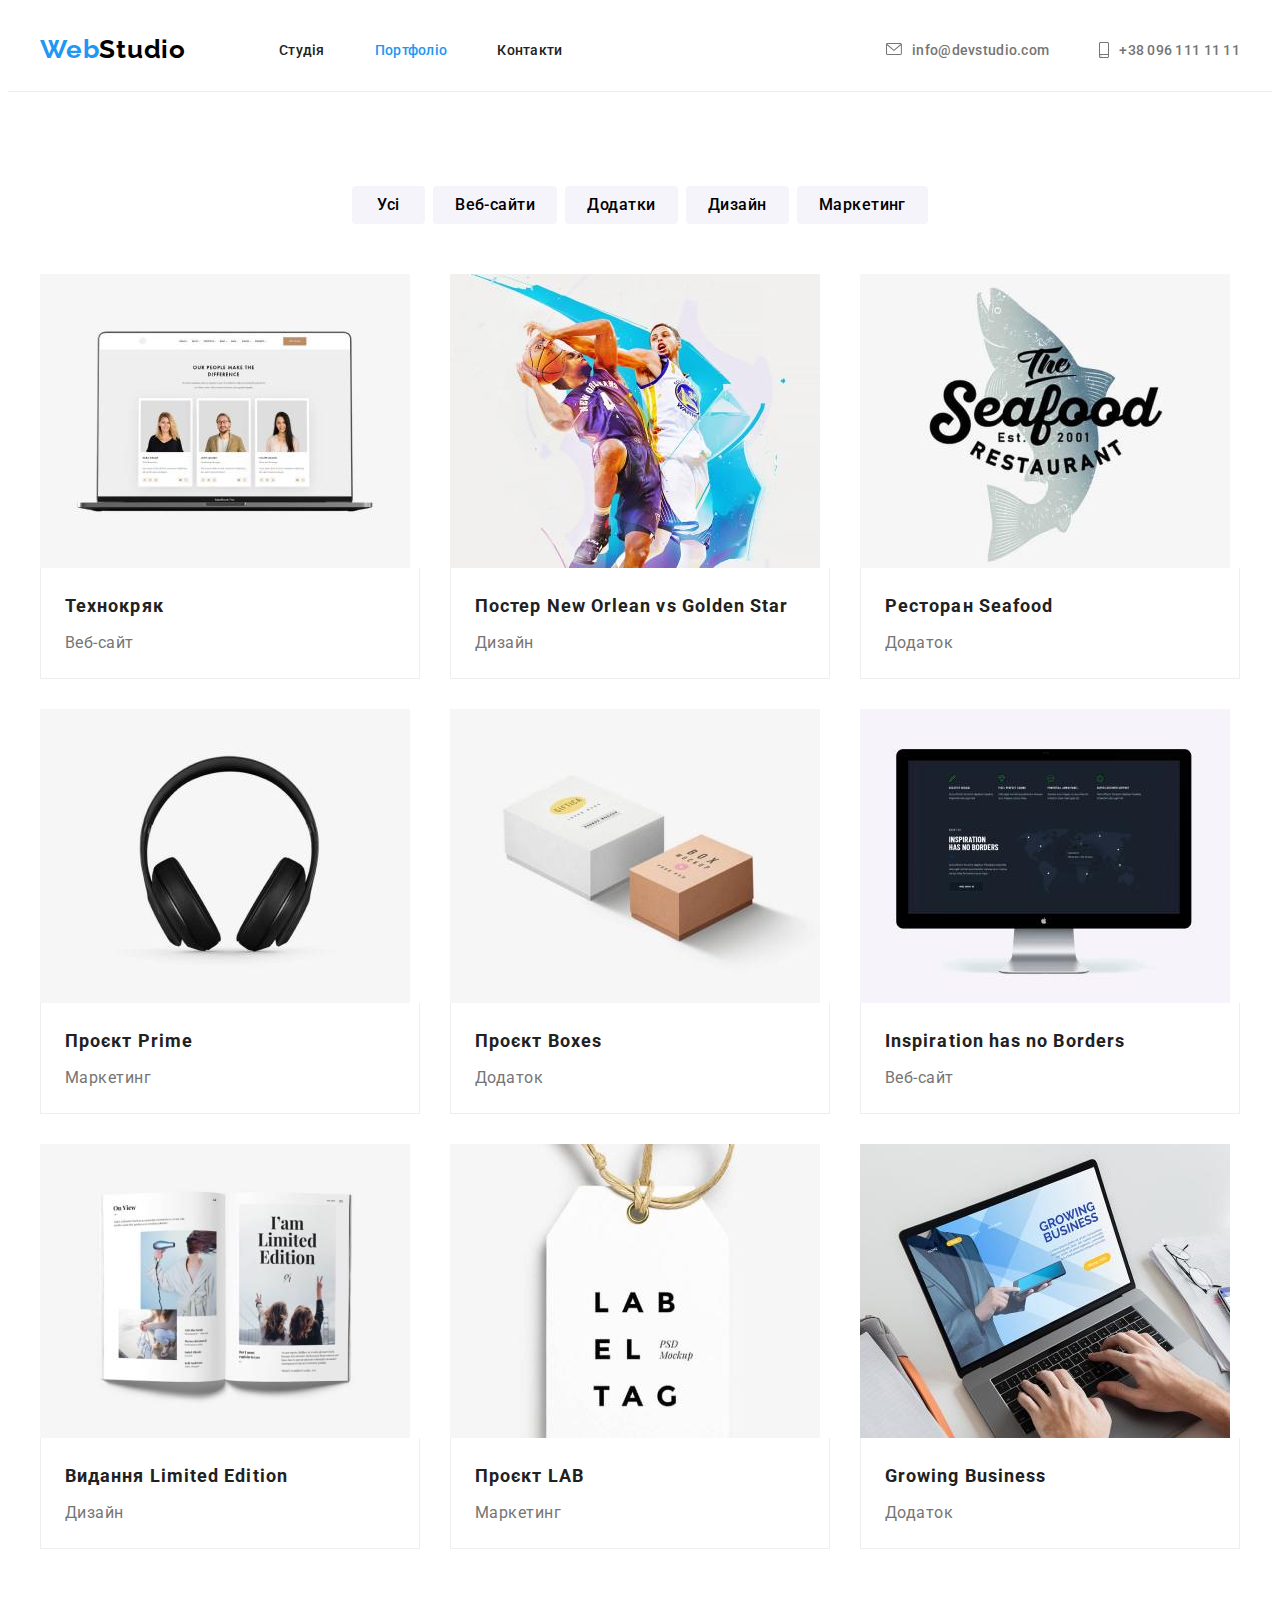
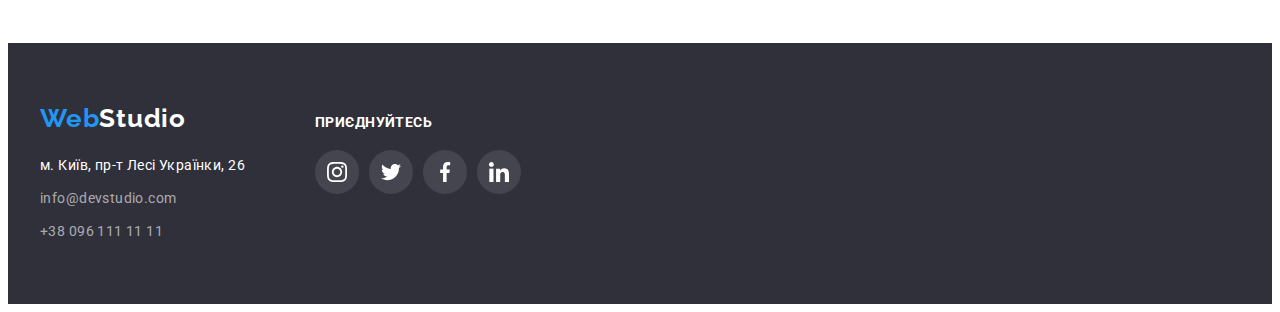
==== portfolio.html @ 8e02de0b "clone homework #5" ====
<!DOCTYPE html>
<html lang="uk">
  <head>
    <meta charset="UTF-8" />
    <meta http-equiv="X-UA-Compatible" content="IE=edge" />
    <meta name="viewport" content="width=device-width, initial-scale=1.0" />
    <title>Портфоліо</title>
    <link
      href="https://fonts.googleapis.com/css2?family=Raleway:wght@700&family=Roboto:wght@400;500;700;900&display=swap"
      rel="stylesheet"
    />
    <link
      rel="stylesheet"
      href="https://cdnjs.cloudflare.com/ajax/libs/modern-normalize/1.1.0/modern-normalize.min.css"
      integrity="sha512-wpPYUAdjBVSE4KJnH1VR1HeZfpl1ub8YT/NKx4PuQ5NmX2tKuGu6U/JRp5y+Y8XG2tV+wKQpNHVUX03MfMFn9Q=="
      crossorigin="anonymous"
      referrerpolicy="no-referrer"
    />
    <link rel="stylesheet" href="./css/styles.css" />
  </head>

  <body>
    <header>
      <div class="container header">
        <a href="./index.html" class="logo">Web<span class="header-logo-ending">Studio</span> </a>
        <nav>
          <ul class="site-nav">
            <li class="item"><a href="./index.html">Студія</a></li>
            <li class="item"><a href="./portfolio.html" class="current">Портфоліо</a></li>
            <li class="item"><a href="">Контакти</a></li>
          </ul>
        </nav>
        <ul class="auth-nav">
          <li class="item">
            <a href="mailto:info@devstudio.com" class="button">
              <svg class="mail-icon" width="16px" height="12px">
                <use href="./images/icons.svg#icon-envelope"></use></svg
              >info@devstudio.com</a
            >
          </li>
          <li class="item">
            <a href="tel:+380961111111" class="button">
              <svg class="smartphone-icon" width="10px" height="16px">
                <use href="./images/icons.svg#icon-smartphone"></use></svg
              >+38 096 111 11 11</a
            >
          </li>
        </ul>
      </div>
    </header>

    <main>
      <section class="section portfolio">
        <div class="container">
          <h1 class="visually-hidden">Портфоліо</h1>
          <ul class="portfolio-list">
            <li>
              <button class="button" type="button">Усі</button>
            </li>
            <li>
              <button class="button" type="button">Веб-сайти</button>
            </li>
            <li>
              <button class="button" type="button">Додатки</button>
            </li>
            <li>
              <button class="button" type="button">Дизайн</button>
            </li>
            <li>
              <button class="button" type="button">Маркетинг</button>
            </li>
          </ul>
          <ul class="section-list portfolio">
            <li class="portfolio-item">
              <a class="portfolio-link" href="">
                <img
                  src="./images/portfolio1.jpg"
                  alt="Відкритий ноутбук з зображенням фотографій людей з описом до них"
                  width="370"
                  height="294"
                />
                <div class="portfolio-item-about">
                  <h2 class="title">Технокряк</h2>
                  <p class="text">Веб-сайт</p>
                </div>
              </a>
            </li>
            <li class="portfolio-item">
              <a class="portfolio-link" href="">
                <img
                  src="./images/portfolio2.jpg"
                  alt="Два баскетболіста під час гри з мʼячем"
                  width="370"
                  height="294"
                />
                <div class="portfolio-item-about">
                  <h2 class="title">Постер <span lang="en">New Orlean vs Golden Star</span></h2>
                  <p class="text">Дизайн</p>
                </div></a
              >
            </li>
            <li class="portfolio-item">
              <a class="portfolio-link" href="">
                <img
                  src="./images/portfolio3.jpg"
                  alt="Логотип з назвою рибного ресторану"
                  width="370"
                  height="294"
                />
                <div class="portfolio-item-about">
                  <h2 class="title">Ресторан <span lang="en">Seafood</span></h2>
                  <p class="text">Додаток</p>
                </div></a
              >
            </li>
            <li class="portfolio-item">
              <a class="portfolio-link" href="">
                <img
                  src="./images/portfolio4.jpg"
                  alt="Студійні навушники"
                  width="370"
                  height="294"
                />
                <div class="portfolio-item-about">
                  <h2 class="title">Проєкт <span lang="en">Prime</span></h2>
                  <p class="text">Маркетинг</p>
                </div></a
              >
            </li>
            <li class="portfolio-item">
              <a class="portfolio-link" href="">
                <img
                  src="./images/portfolio5.jpg"
                  alt="Дві перпендикулярно лежачі коробки різного розміру, кольору та різними логотипами "
                  width="370"
                  height="294"
                />
                <div class="portfolio-item-about">
                  <h2 class="title">Проєкт <span lang="en">Boxes</span></h2>
                  <p class="text">Додаток</p>
                </div></a
              >
            </li>
            <li class="portfolio-item">
              <a class="portfolio-link" href="">
                <img
                  src="./images/portfolio6.jpg"
                  alt="Монітор з зображенням сайту"
                  width="370"
                  height="294"
                />
                <div class="portfolio-item-about">
                  <h2 class="title" lang="en">Inspiration has no Borders</h2>
                  <p class="text">Веб-сайт</p>
                </div></a
              >
            </li>
            <li class="portfolio-item">
              <a class="portfolio-link" href="">
                <img
                  src="./images/portfolio7.jpg"
                  alt="Відкрита книга з картиками та описом"
                  width="370"
                  height="294"
                />
                <div class="portfolio-item-about">
                  <h2 class="title">Видання <span lang="en">Limited Edition</span></h2>
                  <p class="text">Дизайн</p>
                </div></a
              >
            </li>
            <li class="portfolio-item">
              <a class="portfolio-link" href="">
                <img
                  src="./images/portfolio8.jpg"
                  alt="Етикетка на шнурку з назвою бренда"
                  width="370"
                  height="294"
                />
                <div class="portfolio-item-about">
                  <h2 class="title">Проєкт <span lang="en">LAB</span></h2>
                  <p class="text">Маркетинг</p>
                </div></a
              >
            </li>
            <li class="portfolio-item">
              <a class="portfolio-link" href="">
                <img
                  src="./images/portfolio9.jpg"
                  alt="Відкритий ноутбук за яким знаходиться людина з зображенням сайту"
                  width="370"
                  height="294"
                />
                <div class="portfolio-item-about">
                  <h2 class="title" lang="en">Growing Business</h2>
                  <p class="text">Додаток</p>
                </div></a
              >
            </li>
          </ul>
        </div>
      </section>
    </main>

    <!---------- footer ---------->

    <footer>
      <div class="container">
        <div class="footer-container">
          <div class="logo-address-container">
            <a href="./index.html" class="logo"
              >Web<span class="footer-logo-ending">Studio</span></a
            >
            <address>
              <ul class="address-list">
                <li class="address-item">
                  <a href="https://goo.gl/maps/nT2pFgaQttPLfZXJ7" class="map-link address-link"
                    >м. Київ, пр-т Лесі Українки, 26</a
                  >
                </li>
                <li class="address-item">
                  <a href="mailto:info@devstudio.com" class="address-link">info@devstudio.com</a>
                </li>
                <li class="address-item">
                  <a href="tel:+380961111111" class="address-link">+38 096 111 11 11</a>
                </li>
              </ul>
            </address>
          </div>
          <div class="footer-join">
            <p class="footer-join-title">Приєднуйтесь</p>
            <ul class="footer-join-list">
              <li class="footer-join-item">
                <a class="footer-join-link" href=""
                  ><svg class="footer-join-icon" width="20px" height="20px">
                    <use href="./images/icons.svg#icon-instagram"></use></svg
                ></a>
              </li>
              <li class="footer-join-item">
                <a class="footer-join-link" href=""
                  ><svg class="footer-join-icon" width="20px" height="20px">
                    <use href="./images/icons.svg#icon-twitter"></use></svg
                ></a>
              </li>
              <li class="footer-join-item">
                <a class="footer-join-link" href=""
                  ><svg class="footer-join-icon" width="20px" height="20px">
                    <use href="./images/icons.svg#icon-facebook"></use></svg
                ></a>
              </li>
              <li class="footer-join-item">
                <a class="footer-join-link" href=""
                  ><svg class="footer-join-icon" width="20px" height="20px">
                    <use href="./images/icons.svg#icon-linkedin"></use></svg
                ></a>
              </li>
            </ul>
          </div>
        </div>
      </div>
    </footer>
  </body>
</html>
---- css/styles.css ----
:root {
  --primary-text-color: #757575;
  --title-text-color: #212121;
  --accent-color: #2196f3;
}

body {
  background-color: #ffffff;
  color: var(--primary-text-color);
  font-family: 'Roboto', sans-serif;
}
button {
  font-family: inherit;
  font-weight: 500;
  font-size: 16px;
  line-height: 1.625;
  text-align: center;
  letter-spacing: 0.03em;
  min-width: 73px;
  border: 0;
  border-radius: 4px;
  background-color: #f5f4fa;
}
h1,
h2,
h3,
h4,
h5,
h6,
p {
  margin: 0;
}
a {
  text-decoration: none;
}
ul {
  list-style: none;
  margin: 0;
  display: block;
  padding: 0;
}
img {
  display: block;
}
.container {
  width: 1200px;
  margin-left: auto;
  margin-right: auto;
  padding-left: 15px;
  padding-right: 15px;
}

/* --------------------------header-------------------------- */
/* --------------------------logo-------------------------- */

header {
  border-bottom: 1px solid #ececec;
}
.container.header {
  display: flex;
  align-items: center;
}
.logo {
  display: flex;

  color: var(--accent-color);
  font-family: 'Raleway', sans-serif;
  font-weight: 700;
  font-size: 26px;
  line-height: 1.1923;
  letter-spacing: 0.03em;
}
.header .logo {
  margin-right: 93px;
}
.header-logo-ending {
  color: #000000;
}

/* --------------------------site-nav-------------------------- */

.site-nav {
  display: flex;
  gap: 50px;
  margin-top: 32px;
  margin-bottom: 32px;
}
.site-nav a {
  color: var(--title-text-color);
  font-weight: 500;
  font-size: 14px;
  line-height: 1.1428;
  letter-spacing: 0.02em;
}
.site-nav a:hover,
.site-nav a:focus {
  color: var(--accent-color);
}
.site-nav .current {
  color: var(--accent-color);
}
.auth-nav {
  display: flex;
  margin-left: auto;
  gap: 50px;
}
.auth-nav .button {
  display: flex;
  align-items: center;
  gap: 10px;

  color: var(--primary-text-color);
  font-weight: 500;
  font-size: 14px;
  line-height: 1.1428;
  letter-spacing: 0.02em;
}
.auth-nav .button:hover,
.auth-nav .button:focus {
  color: var(--accent-color);
}
.mail-icon {
  fill: currentColor;
}
.smartphone-icon {
  fill: currentColor;
}

/* --------------------------main-------------------------- */
/* --------------------------hero-------------------------- */
.visually-hidden {
  position: absolute;
  width: 1px;
  height: 1px;
  margin: -1px;
  border: 0;
  padding: 0;
  white-space: nowrap;
  clip-path: inset(100%);
  clip: rect(0 0 0 0);
  overflow: hidden;
}

.section.hero {
  padding-top: 200px;
  padding-bottom: 200px;
  margin: 0 auto;
  max-width: 1600px;
  text-align: center;
  background-color: #c4c4c4;
  background-image: linear-gradient(rgba(47, 48, 58, 0.4), rgba(47, 48, 58, 0.4)),
    url('../images/header-bg-img.jpg');
  background-position: center;
  background-size: cover;
}
.hero-container {
  max-width: 696px;
}
.hero-title {
  margin-bottom: 32px;

  font-weight: 900;
  font-size: 44px;
  line-height: 1.3636;
  letter-spacing: 0.06em;
  text-transform: uppercase;
  color: #ffffff;
}
.hero .button {
  padding: 10px 32px;

  color: #ffffff;
  font-weight: 700;
  font-size: 16px;
  line-height: 1.875;
  align-items: center;
  letter-spacing: 0.06em;
  background-color: var(--accent-color);
  cursor: pointer;
}
.hero .button:hover,
.hero .button:focus {
  background-color: #188ce8;
}

/* --------------------------peculiarities-------------------------- */

.section {
  padding-top: 94px;
  padding-bottom: 94px;
}
.section-title {
  margin-bottom: 50px;

  font-weight: 700;
  font-size: 36px;
  line-height: 1.1666;
  text-align: center;
  letter-spacing: 0.03em;
  color: var(--title-text-color);
}
.section-list .title {
  margin-bottom: 10px;
}
.peculiarities .section-list {
  display: flex;
  gap: 30px;
}
.peculiarities-icon-container {
  height: 120px;
  background: #f5f4fa;
  border-radius: 4px;
  display: flex;
  justify-content: center;
  align-items: center;
  margin-bottom: 30px;
}
.peculiarities-item {
  width: calc((100% - 90px) / 4);
}
.peculiarities .title {
  font-weight: 700;
  font-size: 14px;
  line-height: 1.1428;
  letter-spacing: 0.03em;
  text-transform: uppercase;
  color: var(--title-text-color);
}
.peculiarities .text {
  font-size: 14px;
  line-height: 1.7142;
  letter-spacing: 0.03em;
}

/* --------------------------works-------------------------- */

.section.works {
  padding-top: 0;
}
.container .works {
  display: flex;
  gap: 30px;
}
.works-item {
  width: calc((100% - 60px) / 3);
}

/* --------------------------team-------------------------- */

.team {
  background-color: #f5f4fa;
}

.team .section-list {
  display: flex;
  gap: 30px;
}
.team-item {
  width: calc((100% - 90px) / 4);
  background: #ffffff;
  text-align: center;
  box-shadow: 0px 1px 3px rgba(0, 0, 0, 0.12), 0px 1px 1px rgba(0, 0, 0, 0.14),
    0px 2px 1px rgba(0, 0, 0, 0.2);
  border-radius: 0px 0px 4px 4px;
}
.team-item-about {
  padding-top: 30px;
  padding-bottom: 30px;
}
.team .title {
  font-weight: 500;
  font-size: 16px;
  line-height: 1.1875;
  letter-spacing: 0.03em;
  color: var(--title-text-color);
}
.team .text {
  font-size: 16px;
  line-height: 1.1875;
  letter-spacing: 0.03em;
  margin-bottom: 16px;
}
.social-list {
  display: flex;
  justify-content: center;
  gap: 10px;
}
.social-item {
  width: 44px;
  height: 44px;
}
.social-link {
  width: 100%;
  height: 100%;
  border-radius: 50%;
  display: flex;
  align-items: center;
  justify-content: center;
  color: #afb1b8;
}
.social-link:hover,
.social-link:focus {
  background-color: var(--accent-color);
  color: #ffffff;
}
.social-icon {
  fill: currentColor;
}

/* --------------------------clients-------------------------- */

.section-list.clients {
  display: flex;
  justify-content: center;
  gap: 30px;
}
.clients-item {
  width: calc((100% - 150px) / 6);
  height: 92px;
}
.clients-link {
  width: 100%;
  height: 100%;
  display: flex;
  justify-content: center;
  align-items: center;
  border: 1px solid #afb1b8;
  border-radius: 4px;
  color: #afb1b8;
}
.clients-link:hover,
.clients-link:focus {
  color: var(--accent-color);
  border-color: var(--accent-color);
}
.clients-icon {
  fill: currentColor;
}

/* --------------------------footer-------------------------- */

footer {
  padding-top: 60px;
  padding-bottom: 60px;
  background-color: #2f303a;
}

/* --------------------------footer logo-------------------------- */

footer .logo {
  margin-bottom: 20px;
  display: inline-block;
}
.footer-logo-ending {
  color: #ffffff;
}

/* --------------------------address-------------------------- */

.footer-container {
  display: flex;
  align-items: baseline;
}
.address-list {
  display: inline-block;

  font-weight: 400;
  font-size: 14px;
  line-height: 1.7142;
  letter-spacing: 0.03em;
  font-style: normal;
}
.address-list a {
  color: rgba(255, 255, 255, 0.6);
}
.address-list a:hover,
.address-list a:focus {
  color: var(--accent-color);
}
.address-list .map-link {
  color: #ffffff;
}
.address-item:not(:last-child) {
  margin-bottom: 9px;
  display: block;
}

/* --------------------------join-------------------------- */

.footer-join {
  width: 206px;
  height: 80px;
  margin-left: 70px;
}
.footer-join-title {
  margin-bottom: 20px;

  font-weight: 700;
  font-size: 14px;
  line-height: 1.1428;
  letter-spacing: 0.03em;
  text-transform: uppercase;

  color: #ffffff;
}
.footer-join-list {
  display: flex;
  /* justify-content: center; */

  /* align-items: flex-end; */

  gap: 10px;
}
.footer-join-item {
  width: 44px;
  height: 44px;
}
.footer-join-link {
  display: flex;
  justify-content: center;
  align-items: center;
  width: 100%;
  height: 100%;
  background: rgba(255, 255, 255, 0.1);
  border-radius: 50%;
  color: #ffffff;
}
.footer-join-link:hover,
.footer-join-link:focus {
  background-color: var(--accent-color);
}
.footer-join-icon {
  fill: currentColor;
}

/* --------------------------portfolio.html-------------------------- */
/* --------------------------main portfolio-------------------------- */

.portfolio-list {
  display: flex;
  justify-content: center;
  gap: 8px;
  margin-bottom: 50px;
}
.portfolio .button {
  padding: 6px 22px;
}
.portfolio .button:hover,
.portfolio .button:focus {
  color: #ffffff;
  background-color: var(--accent-color);
  cursor: pointer;
  box-shadow: 0px 3px 1px rgba(0, 0, 0, 0.1), 0px 1px 2px rgba(0, 0, 0, 0.08),
    0px 2px 2px rgba(0, 0, 0, 0.12);
}
.portfolio .title {
  margin-bottom: 4px;

  font-weight: 700;
  font-size: 18px;
  line-height: 2;
  letter-spacing: 0.06em;
  color: var(--title-text-color);
}
.section-list.portfolio {
  flex-wrap: wrap;
  display: flex;
  gap: 30px;
}
.portfolio-item {
  width: calc((100% - 60px) / 3);
}
.portfolio-link {
  display: block;
  color: inherit;
}
.portfolio-link:hover,
.portfolio-link:focus {
  box-shadow: 0px 1px 1px rgba(0, 0, 0, 0.12), 0px 4px 4px rgba(0, 0, 0, 0.06),
    1px 4px 6px rgba(0, 0, 0, 0.16);
}
/* .portfolio-item:hover {
  box-shadow: 0px 1px 1px rgba(0, 0, 0, 0.12), 0px 4px 4px rgba(0, 0, 0, 0.06),
    1px 4px 6px rgba(0, 0, 0, 0.16);
} */
.portfolio-item-about {
  background: #ffffff;

  border-right: 1px solid #eeeeee;
  border-bottom: 1px solid #eeeeee;
  border-left: 1px solid #eeeeee;
  padding: 20px 24px;
}
.portfolio .text {
  font-size: 16px;
  line-height: 1.875;
  letter-spacing: 0.03em;
}
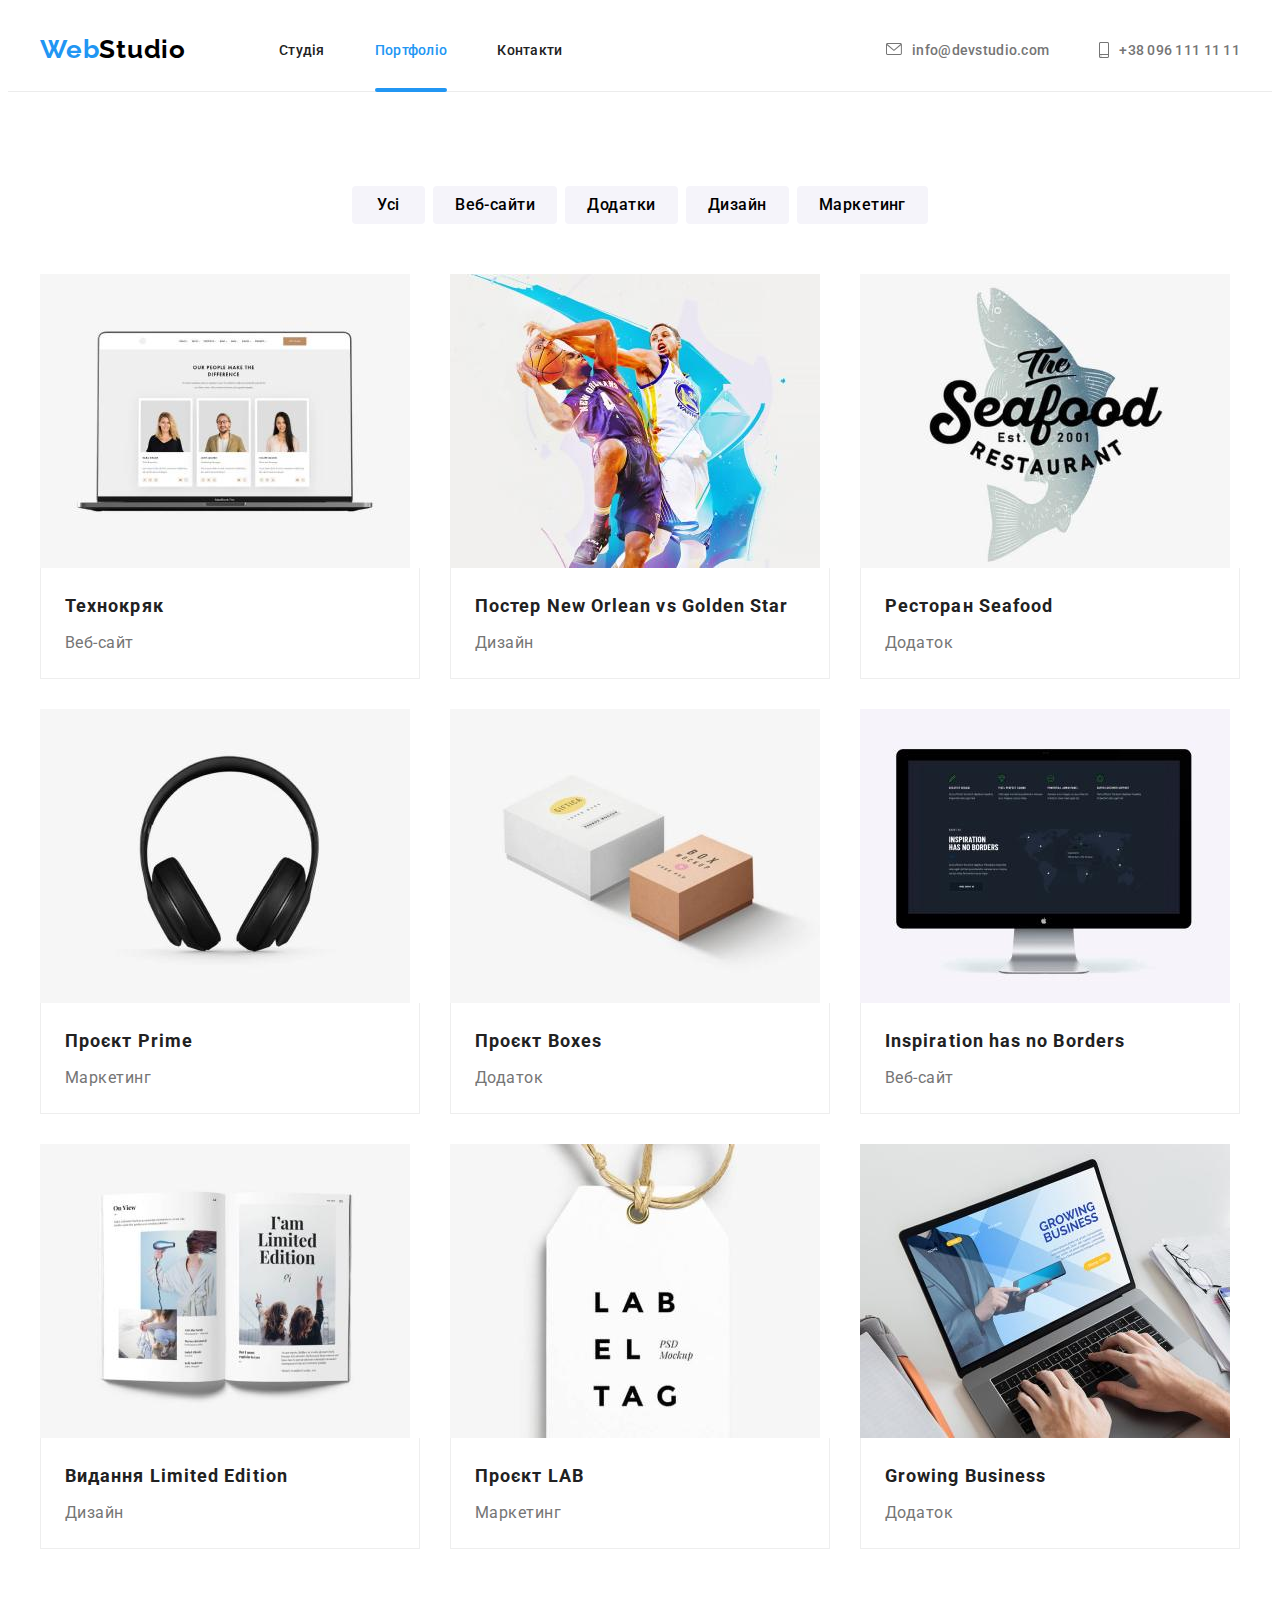
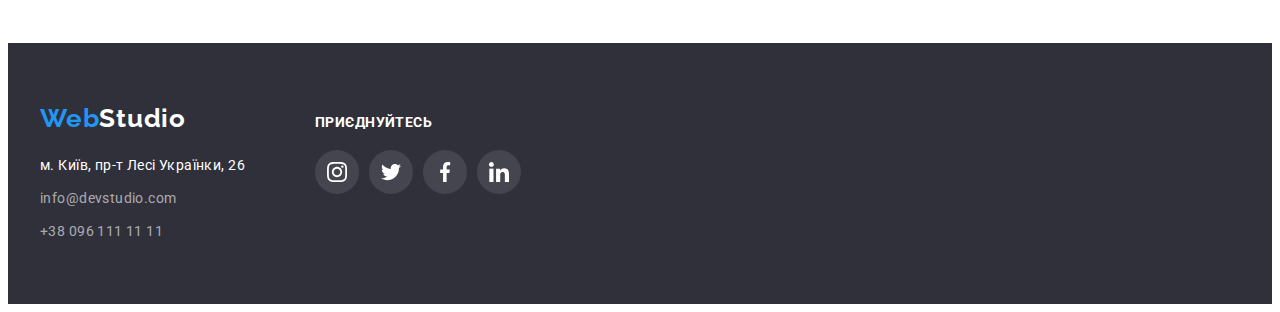
==== commit 4c501646: "homework #5 v1.0" ====
--- a/portfolio.html
+++ b/portfolio.html
@@ -73,12 +73,21 @@
           <ul class="section-list portfolio">
             <li class="portfolio-item">
               <a class="portfolio-link" href="">
-                <img
-                  src="./images/portfolio1.jpg"
-                  alt="Відкритий ноутбук з зображенням фотографій людей з описом до них"
-                  width="370"
-                  height="294"
-                />
+                <div class="portfolio-link-img">
+                  <img
+                    src="./images/portfolio1.jpg"
+                    alt="Відкритий ноутбук з зображенням фотографій людей з описом до них"
+                    width="370"
+                    height="294"
+                  />
+                  <div class="portfolio-link-hover">
+                    <p>
+                      Ресурс пропонує комплексні пропозиції з різним рівнем функціоналу та сервісів.
+                      Все це дозволить відвідувачу отримати вичерпні відомості про компанію чи
+                      приватну особу.
+                    </p>
+                  </div>
+                </div>
                 <div class="portfolio-item-about">
                   <h2 class="title">Технокряк</h2>
                   <p class="text">Веб-сайт</p>
@@ -87,12 +96,21 @@
             </li>
             <li class="portfolio-item">
               <a class="portfolio-link" href="">
-                <img
-                  src="./images/portfolio2.jpg"
-                  alt="Два баскетболіста під час гри з мʼячем"
-                  width="370"
-                  height="294"
-                />
+                <div class="portfolio-link-img">
+                  <img
+                    src="./images/portfolio2.jpg"
+                    alt="Два баскетболіста під час гри з мʼячем"
+                    width="370"
+                    height="294"
+                  />
+                  <div class="portfolio-link-hover">
+                    <p>
+                      Ресурс пропонує комплексні пропозиції з різним рівнем функціоналу та сервісів.
+                      Все це дозволить відвідувачу отримати вичерпні відомості про компанію чи
+                      приватну особу.
+                    </p>
+                  </div>
+                </div>
                 <div class="portfolio-item-about">
                   <h2 class="title">Постер <span lang="en">New Orlean vs Golden Star</span></h2>
                   <p class="text">Дизайн</p>
@@ -101,12 +119,21 @@
             </li>
             <li class="portfolio-item">
               <a class="portfolio-link" href="">
-                <img
-                  src="./images/portfolio3.jpg"
-                  alt="Логотип з назвою рибного ресторану"
-                  width="370"
-                  height="294"
-                />
+                <div class="portfolio-link-img">
+                  <img
+                    src="./images/portfolio3.jpg"
+                    alt="Логотип з назвою рибного ресторану"
+                    width="370"
+                    height="294"
+                  />
+                  <div class="portfolio-link-hover">
+                    <p>
+                      Ресурс пропонує комплексні пропозиції з різним рівнем функціоналу та сервісів.
+                      Все це дозволить відвідувачу отримати вичерпні відомості про компанію чи
+                      приватну особу.
+                    </p>
+                  </div>
+                </div>
                 <div class="portfolio-item-about">
                   <h2 class="title">Ресторан <span lang="en">Seafood</span></h2>
                   <p class="text">Додаток</p>
@@ -115,12 +142,21 @@
             </li>
             <li class="portfolio-item">
               <a class="portfolio-link" href="">
-                <img
-                  src="./images/portfolio4.jpg"
-                  alt="Студійні навушники"
-                  width="370"
-                  height="294"
-                />
+                <div class="portfolio-link-img">
+                  <img
+                    src="./images/portfolio4.jpg"
+                    alt="Студійні навушники"
+                    width="370"
+                    height="294"
+                  />
+                  <div class="portfolio-link-hover">
+                    <p>
+                      Ресурс пропонує комплексні пропозиції з різним рівнем функціоналу та сервісів.
+                      Все це дозволить відвідувачу отримати вичерпні відомості про компанію чи
+                      приватну особу.
+                    </p>
+                  </div>
+                </div>
                 <div class="portfolio-item-about">
                   <h2 class="title">Проєкт <span lang="en">Prime</span></h2>
                   <p class="text">Маркетинг</p>
@@ -129,12 +165,21 @@
             </li>
             <li class="portfolio-item">
               <a class="portfolio-link" href="">
-                <img
-                  src="./images/portfolio5.jpg"
-                  alt="Дві перпендикулярно лежачі коробки різного розміру, кольору та різними логотипами "
-                  width="370"
-                  height="294"
-                />
+                <div class="portfolio-link-img">
+                  <img
+                    src="./images/portfolio5.jpg"
+                    alt="Дві перпендикулярно лежачі коробки різного розміру, кольору та різними логотипами "
+                    width="370"
+                    height="294"
+                  />
+                  <div class="portfolio-link-hover">
+                    <p>
+                      Ресурс пропонує комплексні пропозиції з різним рівнем функціоналу та сервісів.
+                      Все це дозволить відвідувачу отримати вичерпні відомості про компанію чи
+                      приватну особу.
+                    </p>
+                  </div>
+                </div>
                 <div class="portfolio-item-about">
                   <h2 class="title">Проєкт <span lang="en">Boxes</span></h2>
                   <p class="text">Додаток</p>
@@ -143,12 +188,21 @@
             </li>
             <li class="portfolio-item">
               <a class="portfolio-link" href="">
-                <img
-                  src="./images/portfolio6.jpg"
-                  alt="Монітор з зображенням сайту"
-                  width="370"
-                  height="294"
-                />
+                <div class="portfolio-link-img">
+                  <img
+                    src="./images/portfolio6.jpg"
+                    alt="Монітор з зображенням сайту"
+                    width="370"
+                    height="294"
+                  />
+                  <div class="portfolio-link-hover">
+                    <p>
+                      Ресурс пропонує комплексні пропозиції з різним рівнем функціоналу та сервісів.
+                      Все це дозволить відвідувачу отримати вичерпні відомості про компанію чи
+                      приватну особу.
+                    </p>
+                  </div>
+                </div>
                 <div class="portfolio-item-about">
                   <h2 class="title" lang="en">Inspiration has no Borders</h2>
                   <p class="text">Веб-сайт</p>
@@ -157,12 +211,21 @@
             </li>
             <li class="portfolio-item">
               <a class="portfolio-link" href="">
-                <img
-                  src="./images/portfolio7.jpg"
-                  alt="Відкрита книга з картиками та описом"
-                  width="370"
-                  height="294"
-                />
+                <div class="portfolio-link-img">
+                  <img
+                    src="./images/portfolio7.jpg"
+                    alt="Відкрита книга з картиками та описом"
+                    width="370"
+                    height="294"
+                  />
+                  <div class="portfolio-link-hover">
+                    <p>
+                      Ресурс пропонує комплексні пропозиції з різним рівнем функціоналу та сервісів.
+                      Все це дозволить відвідувачу отримати вичерпні відомості про компанію чи
+                      приватну особу.
+                    </p>
+                  </div>
+                </div>
                 <div class="portfolio-item-about">
                   <h2 class="title">Видання <span lang="en">Limited Edition</span></h2>
                   <p class="text">Дизайн</p>
@@ -171,12 +234,21 @@
             </li>
             <li class="portfolio-item">
               <a class="portfolio-link" href="">
-                <img
-                  src="./images/portfolio8.jpg"
-                  alt="Етикетка на шнурку з назвою бренда"
-                  width="370"
-                  height="294"
-                />
+                <div class="portfolio-link-img">
+                  <img
+                    src="./images/portfolio8.jpg"
+                    alt="Етикетка на шнурку з назвою бренда"
+                    width="370"
+                    height="294"
+                  />
+                  <div class="portfolio-link-hover">
+                    <p>
+                      Ресурс пропонує комплексні пропозиції з різним рівнем функціоналу та сервісів.
+                      Все це дозволить відвідувачу отримати вичерпні відомості про компанію чи
+                      приватну особу.
+                    </p>
+                  </div>
+                </div>
                 <div class="portfolio-item-about">
                   <h2 class="title">Проєкт <span lang="en">LAB</span></h2>
                   <p class="text">Маркетинг</p>
@@ -185,12 +257,21 @@
             </li>
             <li class="portfolio-item">
               <a class="portfolio-link" href="">
-                <img
-                  src="./images/portfolio9.jpg"
-                  alt="Відкритий ноутбук за яким знаходиться людина з зображенням сайту"
-                  width="370"
-                  height="294"
-                />
+                <div class="portfolio-link-img">
+                  <img
+                    src="./images/portfolio9.jpg"
+                    alt="Відкритий ноутбук за яким знаходиться людина з зображенням сайту"
+                    width="370"
+                    height="294"
+                  />
+                  <div class="portfolio-link-hover">
+                    <p>
+                      Ресурс пропонує комплексні пропозиції з різним рівнем функціоналу та сервісів.
+                      Все це дозволить відвідувачу отримати вичерпні відомості про компанію чи
+                      приватну особу.
+                    </p>
+                  </div>
+                </div>
                 <div class="portfolio-item-about">
                   <h2 class="title" lang="en">Growing Business</h2>
                   <p class="text">Додаток</p>
--- a/css/styles.css
+++ b/css/styles.css
@@ -91,6 +91,8 @@
   font-size: 14px;
   line-height: 1.1428;
   letter-spacing: 0.02em;
+
+  transition: color 250ms cubic-bezier(0.4, 0, 0.2, 1);
 }
 .site-nav a:hover,
 .site-nav a:focus {
@@ -98,6 +100,20 @@
 }
 .site-nav .current {
   color: var(--accent-color);
+  position: relative;
+}
+.site-nav .current::after {
+  content: '';
+  position: absolute;
+  top: 48px;
+  left: 0;
+  transform: translate(0, -50%);
+
+  width: 100%;
+  height: 4px;
+
+  background: #2196f3;
+  border-radius: 2px;
 }
 .auth-nav {
   display: flex;
@@ -114,6 +130,8 @@
   font-size: 14px;
   line-height: 1.1428;
   letter-spacing: 0.02em;
+
+  transition: color 250ms cubic-bezier(0.4, 0, 0.2, 1);
 }
 .auth-nav .button:hover,
 .auth-nav .button:focus {
@@ -177,6 +195,8 @@
   letter-spacing: 0.06em;
   background-color: var(--accent-color);
   cursor: pointer;
+
+  transition: background-color 250ms cubic-bezier(0.4, 0, 0.2, 1);
 }
 .hero .button:hover,
 .hero .button:focus {
@@ -243,6 +263,27 @@
 }
 .works-item {
   width: calc((100% - 60px) / 3);
+  position: relative;
+}
+.works-item-img-text {
+  font-weight: 700;
+  font-size: 14px;
+  line-height: 1.1428;
+  letter-spacing: 0.03em;
+  text-transform: uppercase;
+  text-align: center;
+
+  color: #ffffff;
+  background: rgba(47, 48, 58, 0.8);
+  width: 100%;
+  /* height: 70px; */
+  /* display: flex;
+  align-items: center;
+  justify-content: center; */
+  padding: 27px 0;
+  position: absolute;
+  bottom: 0;
+  left: 0;
 }
 
 /* --------------------------team-------------------------- */
@@ -297,6 +338,8 @@
   align-items: center;
   justify-content: center;
   color: #afb1b8;
+
+  transition: background-color 250ms cubic-bezier(0.4, 0, 0.2, 1);
 }
 .social-link:hover,
 .social-link:focus {
@@ -327,6 +370,8 @@
   border: 1px solid #afb1b8;
   border-radius: 4px;
   color: #afb1b8;
+
+  transition: color 250ms cubic-bezier(0.4, 0, 0.2, 1), border 250ms cubic-bezier(0.4, 0, 0.2, 1);
 }
 .clients-link:hover,
 .clients-link:focus {
@@ -337,6 +382,40 @@
   fill: currentColor;
 }
 
+/* --------------------------backdrop-------------------------- */
+
+.backdrop {
+  position: fixed;
+  top: 0;
+  left: 0;
+  width: 100%;
+  height: 100%;
+  background: rgba(0, 0, 0, 0.2);
+}
+.backdrop.is-hidden {
+  opacity: 0;
+  pointer-events: none;
+}
+.modal {
+  position: absolute;
+  top: 50%;
+  left: 50%;
+  transform: translate(-50%, -50%);
+
+  width: 528px;
+  height: 581px;
+  border-radius: 4px;
+
+  background: #ffffff;
+  box-shadow: 0px 1px 3px rgba(0, 0, 0, 0.12), 0px 1px 1px rgba(0, 0, 0, 0.14),
+    0px 2px 1px rgba(0, 0, 0, 0.2);
+}
+.modal-button {
+  position: absolute;
+  top: 8px;
+  right: 8px;
+}
+
 /* --------------------------footer-------------------------- */
 
 footer {
@@ -372,6 +451,7 @@
 }
 .address-list a {
   color: rgba(255, 255, 255, 0.6);
+  transition: color 250ms cubic-bezier(0.4, 0, 0.2, 1);
 }
 .address-list a:hover,
 .address-list a:focus {
@@ -405,10 +485,6 @@
 }
 .footer-join-list {
   display: flex;
-  /* justify-content: center; */
-
-  /* align-items: flex-end; */
-
   gap: 10px;
 }
 .footer-join-item {
@@ -424,6 +500,8 @@
   background: rgba(255, 255, 255, 0.1);
   border-radius: 50%;
   color: #ffffff;
+
+  transition: background-color 250ms cubic-bezier(0.4, 0, 0.2, 1);
 }
 .footer-join-link:hover,
 .footer-join-link:focus {
@@ -444,6 +522,8 @@
 }
 .portfolio .button {
   padding: 6px 22px;
+
+  transition: background-color 250ms cubic-bezier(0.4, 0, 0.2, 1);
 }
 .portfolio .button:hover,
 .portfolio .button:focus {
@@ -479,10 +559,34 @@
   box-shadow: 0px 1px 1px rgba(0, 0, 0, 0.12), 0px 4px 4px rgba(0, 0, 0, 0.06),
     1px 4px 6px rgba(0, 0, 0, 0.16);
 }
-/* .portfolio-item:hover {
-  box-shadow: 0px 1px 1px rgba(0, 0, 0, 0.12), 0px 4px 4px rgba(0, 0, 0, 0.06),
-    1px 4px 6px rgba(0, 0, 0, 0.16);
-} */
+.portfolio-link:hover .portfolio-link-hover,
+.portfolio-link:focus .portfolio-link-hover {
+  transform: translateY(-100%);
+}
+.portfolio-link-img {
+  position: relative;
+  overflow: hidden;
+}
+.portfolio-link-hover {
+  position: absolute;
+  top: 100%;
+  left: 0;
+  transition: transform 250ms cubic-bezier(0.4, 0, 0.2, 1);
+
+  display: flex;
+  align-items: center;
+  width: 100%;
+  height: 100%;
+  padding: 0 24px;
+
+  background: rgba(33, 150, 243, 0.9);
+  font-size: 18px;
+  line-height: 1.5555;
+  letter-spacing: 0.03em;
+
+  color: #ffffff;
+}
+
 .portfolio-item-about {
   background: #ffffff;
 
